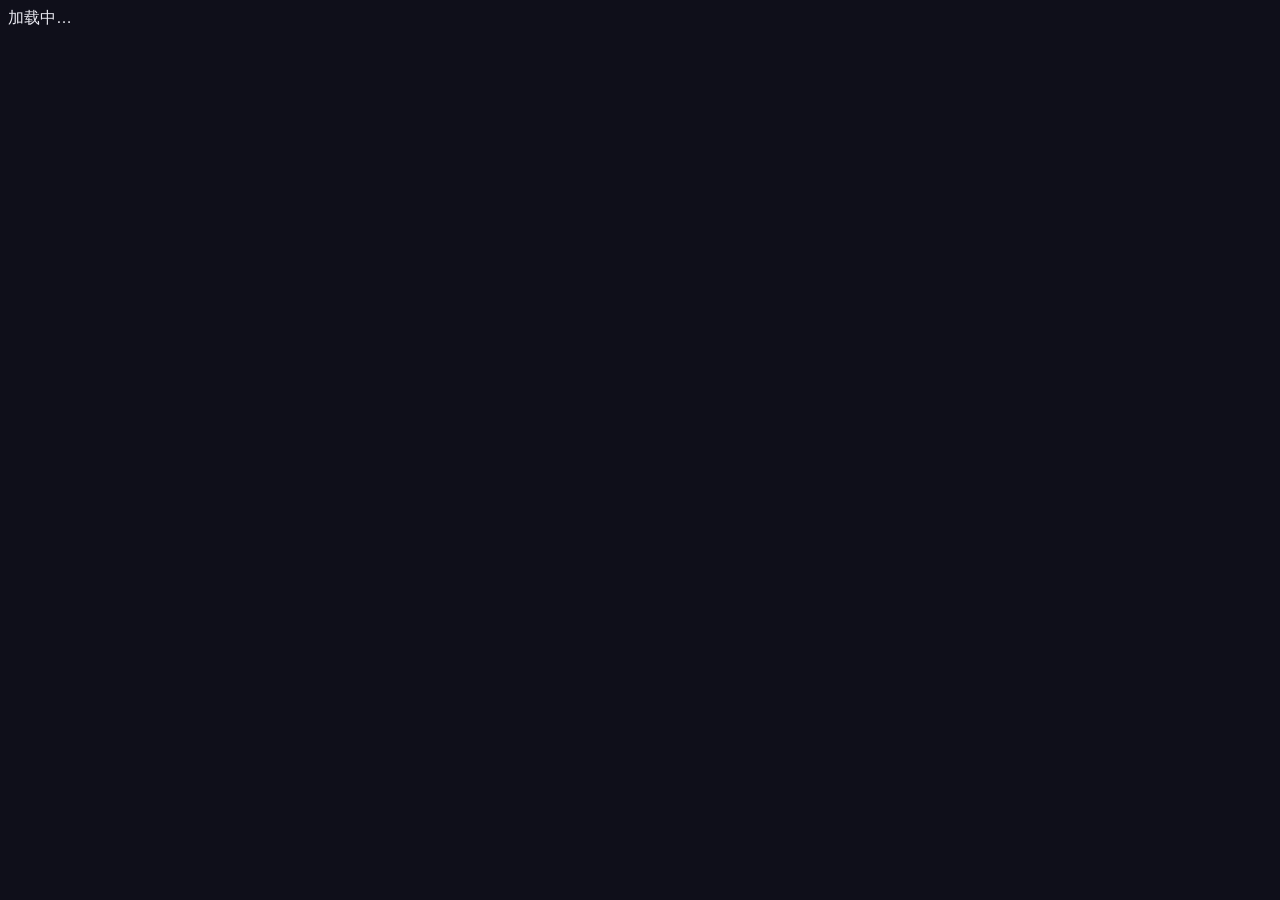
==== index.html @ 37a33162 "🎓 数智管理迎新知识库 v1.0 — 基于 Docsify + 玻璃拟态主题" ====
<!DOCTYPE html>
<html lang="zh-CN">
<head>
  <meta charset="UTF-8">
  <meta name="viewport" content="width=device-width, initial-scale=1.0, user-scalable=yes">
  <title>数智管理 · 迎新指南</title>
  <meta name="description" content="重庆理工大学数智管理专业迎新知识库 — 宿舍、教学楼、课程、美食、周边，你想知道的都在这里！">

  <!-- Docsify 核心 -->
  <link rel="stylesheet" href="//cdn.jsdelivr.net/npm/docsify@4/lib/themes/vue.css">

  <!-- 自定义玻璃拟态主题 -->
  <link rel="stylesheet" href="assets/theme.css">
</head>
<body>
  <div id="app">加载中…</div>

  <script>
    window.$docsify = {
      name: '🎓 数智管理 · 迎新指南',
      repo: '',  // 填上你的 GitHub 仓库地址后会自动显示右上角 GitHub 链接
      loadSidebar: true,
      loadNavbar: false,
      coverpage: false,
      maxLevel: 3,
      subMaxLevel: 2,
      auto2top: true,
      search: {
        placeholder: '🔍 搜索你想知道的...',
        noData: '😢 没找到相关内容，试试别的关键词？',
        depth: 4
      },
      alias: {
        '/.*/_sidebar.md': '/_sidebar.md',
      },
      // 页面路由
      homepage: 'README.md',
      notFoundPage: '_404.md',
    };
  </script>

  <!-- Docsify 插件 -->
  <script src="//cdn.jsdelivr.net/npm/docsify@4/lib/docsify.min.js"></script>
  <script src="//cdn.jsdelivr.net/npm/docsify@4/lib/plugins/search.min.js"></script>
  <script src="//cdn.jsdelivr.net/npm/docsify@4/lib/plugins/zoom-image.min.js"></script>
  <script src="//cdn.jsdelivr.net/npm/docsify-copy-code@2/dist/docsify-copy-code.min.js"></script>

</body>
</html>
---- assets/theme.css ----
/* ============================================
   玻璃拟态 (Glassmorphism) 主题
   数智管理 · 迎新指南
   ============================================ */

/* --- CSS 变量 --- */
:root {
  --bg-primary: #0f0f1a;
  --bg-secondary: #1a1a2e;
  --bg-glass: rgba(255, 255, 255, 0.04);
  --glass-border: rgba(255, 255, 255, 0.08);
  --glass-shadow: 0 8px 32px rgba(0, 0, 0, 0.3);
  --text-primary: #e8e8f0;
  --text-secondary: #a0a0b8;
  --accent: #6c5ce7;
  --accent-glow: rgba(108, 92, 231, 0.3);
  --accent2: #00cec9;
  --accent2-glow: rgba(0, 206, 201, 0.2);
  --radius: 16px;
  --transition: 0.3s cubic-bezier(0.4, 0, 0.2, 1);
}

/* --- 全局 --- */
* {
  box-sizing: border-box;
}

body {
  background: var(--bg-primary) !important;
  color: var(--text-primary);
  font-family: -apple-system, BlinkMacSystemFont, "Segoe UI", "PingFang SC", "Microsoft YaHei", sans-serif;
}

/* --- 侧边栏 --- */
.sidebar {
  background: var(--bg-secondary) !important;
  border-right: 1px solid var(--glass-border) !important;
  backdrop-filter: blur(20px);
  -webkit-backdrop-filter: blur(20px);
}

.sidebar-nav {
  padding: 16px 0;
}

.sidebar-nav li {
  margin: 2px 0;
}

.sidebar-nav a {
  color: var(--text-secondary) !important;
  padding: 8px 20px !important;
  border-radius: 8px;
  margin: 0 12px;
  transition: var(--transition);
  display: block;
  font-size: 14px;
}

.sidebar-nav a:hover {
  color: var(--text-primary) !important;
  background: var(--bg-glass);
}

.sidebar-nav .active > a {
  color: var(--accent2) !important;
  background: var(--accent2-glow) !important;
  font-weight: 600;
}

/* 侧边栏分组标题 */
.sidebar-nav ul ul {
  padding-left: 0;
}

/* 禁用 Docsify 默认的折叠箭头 */
.sidebar-nav .app-sub-sidebar {
  display: none;
}

/* --- 主内容区 --- */
.content {
  background: var(--bg-primary) !important;
  padding-top: 32px !important;
}

.markdown-section {
  max-width: 800px;
  margin: 0 auto;
  padding: 0 24px;
}

/* --- 玻璃拟态卡片 --- */
.markdown-section h1,
.markdown-section h2,
.markdown-section h3 {
  color: var(--text-primary);
  border-bottom: none !important;
  font-weight: 700;
}

.markdown-section h1 {
  font-size: 2em;
  background: linear-gradient(135deg, var(--accent), var(--accent2));
  -webkit-background-clip: text;
  -webkit-text-fill-color: transparent;
  background-clip: text;
  margin-bottom: 0.5em;
}

.markdown-section h2 {
  font-size: 1.5em;
  margin-top: 2em;
  padding-bottom: 8px;
  border-bottom: 2px solid var(--glass-border) !important;
}

.markdown-section h3 {
  font-size: 1.2em;
  margin-top: 1.5em;
}

/* --- 表格 --- */
.markdown-section table {
  background: var(--bg-glass) !important;
  backdrop-filter: blur(10px);
  -webkit-backdrop-filter: blur(10px);
  border: 1px solid var(--glass-border) !important;
  border-radius: var(--radius) !important;
  overflow: hidden;
  width: 100%;
  border-collapse: separate;
  border-spacing: 0;
}

.markdown-section table thead {
  background: rgba(108, 92, 231, 0.15);
}

.markdown-section table th {
  color: var(--accent2) !important;
  font-weight: 600;
  padding: 12px 16px !important;
  border-bottom: 1px solid var(--glass-border) !important;
  text-align: left;
}

.markdown-section table td {
  padding: 10px 16px !important;
  border-bottom: 1px solid rgba(255,255,255,0.03) !important;
  color: var(--text-secondary);
}

.markdown-section table tr:last-child td {
  border-bottom: none !important;
}

.markdown-section table tr:hover td {
  background: rgba(255,255,255,0.03);
}

/* --- 引用块 --- */
.markdown-section blockquote {
  background: var(--bg-glass) !important;
  backdrop-filter: blur(10px);
  -webkit-backdrop-filter: blur(10px);
  border-left: 3px solid var(--accent) !important;
  border-radius: 0 var(--radius) var(--radius) 0;
  padding: 16px 20px !important;
  color: var(--text-secondary) !important;
  margin: 16px 0;
}

.markdown-section blockquote p {
  margin: 0;
}

/* --- 链接 --- */
.markdown-section a {
  color: var(--accent2) !important;
  text-decoration: none;
  transition: var(--transition);
  border-bottom: 1px solid transparent;
}

.markdown-section a:hover {
  border-bottom-color: var(--accent2);
}

/* --- 代码块 --- */
.markdown-section code {
  background: rgba(108, 92, 231, 0.15) !important;
  color: var(--accent2) !important;
  padding: 2px 8px !important;
  border-radius: 6px;
  font-size: 0.9em;
}

.markdown-section pre {
  background: var(--bg-secondary) !important;
  border: 1px solid var(--glass-border);
  border-radius: var(--radius);
  padding: 16px 20px;
}

/* --- 搜索框 --- */
.search {
  border-bottom: 1px solid var(--glass-border) !important;
}

.search input {
  background: var(--bg-glass) !important;
  border: 1px solid var(--glass-border) !important;
  border-radius: 10px !important;
  color: var(--text-primary) !important;
  padding: 10px 16px !important;
  margin: 12px;
  width: calc(100% - 24px);
  transition: var(--transition);
}

.search input:focus {
  outline: none;
  border-color: var(--accent) !important;
  box-shadow: 0 0 20px var(--accent-glow);
}

.search .results-panel {
  background: var(--bg-secondary) !important;
  border: 1px solid var(--glass-border);
  border-radius: var(--radius);
  margin: 0 12px;
}

/* --- 搜索匹配高亮 --- */
.search .matching-post {
  border-bottom: 1px solid var(--glass-border) !important;
  padding: 8px 12px;
}

.search .matching-post:hover {
  background: var(--bg-glass);
}

.search .matching-post .h2 {
  color: var(--accent2);
}

/* --- 滚动条 --- */
::-webkit-scrollbar {
  width: 6px;
}

::-webkit-scrollbar-track {
  background: var(--bg-primary);
}

::-webkit-scrollbar-thumb {
  background: var(--glass-border);
  border-radius: 3px;
}

::-webkit-scrollbar-thumb:hover {
  background: rgba(255,255,255,0.2);
}

/* --- 右上角 GitHub 图标 --- */
.github-corner svg {
  fill: var(--accent);
}

/* --- hr 分割线 --- */
.markdown-section hr {
  border: none;
  border-top: 1px solid var(--glass-border);
  margin: 2em 0;
}

/* --- 强标签强调 --- */
.markdown-section strong {
  color: var(--accent2);
}

/* --- 移动端适配 --- */
@media (max-width: 768px) {
  .markdown-section {
    padding: 0 16px;
  }

  .sidebar {
    background: var(--bg-secondary) !important;
  }
}
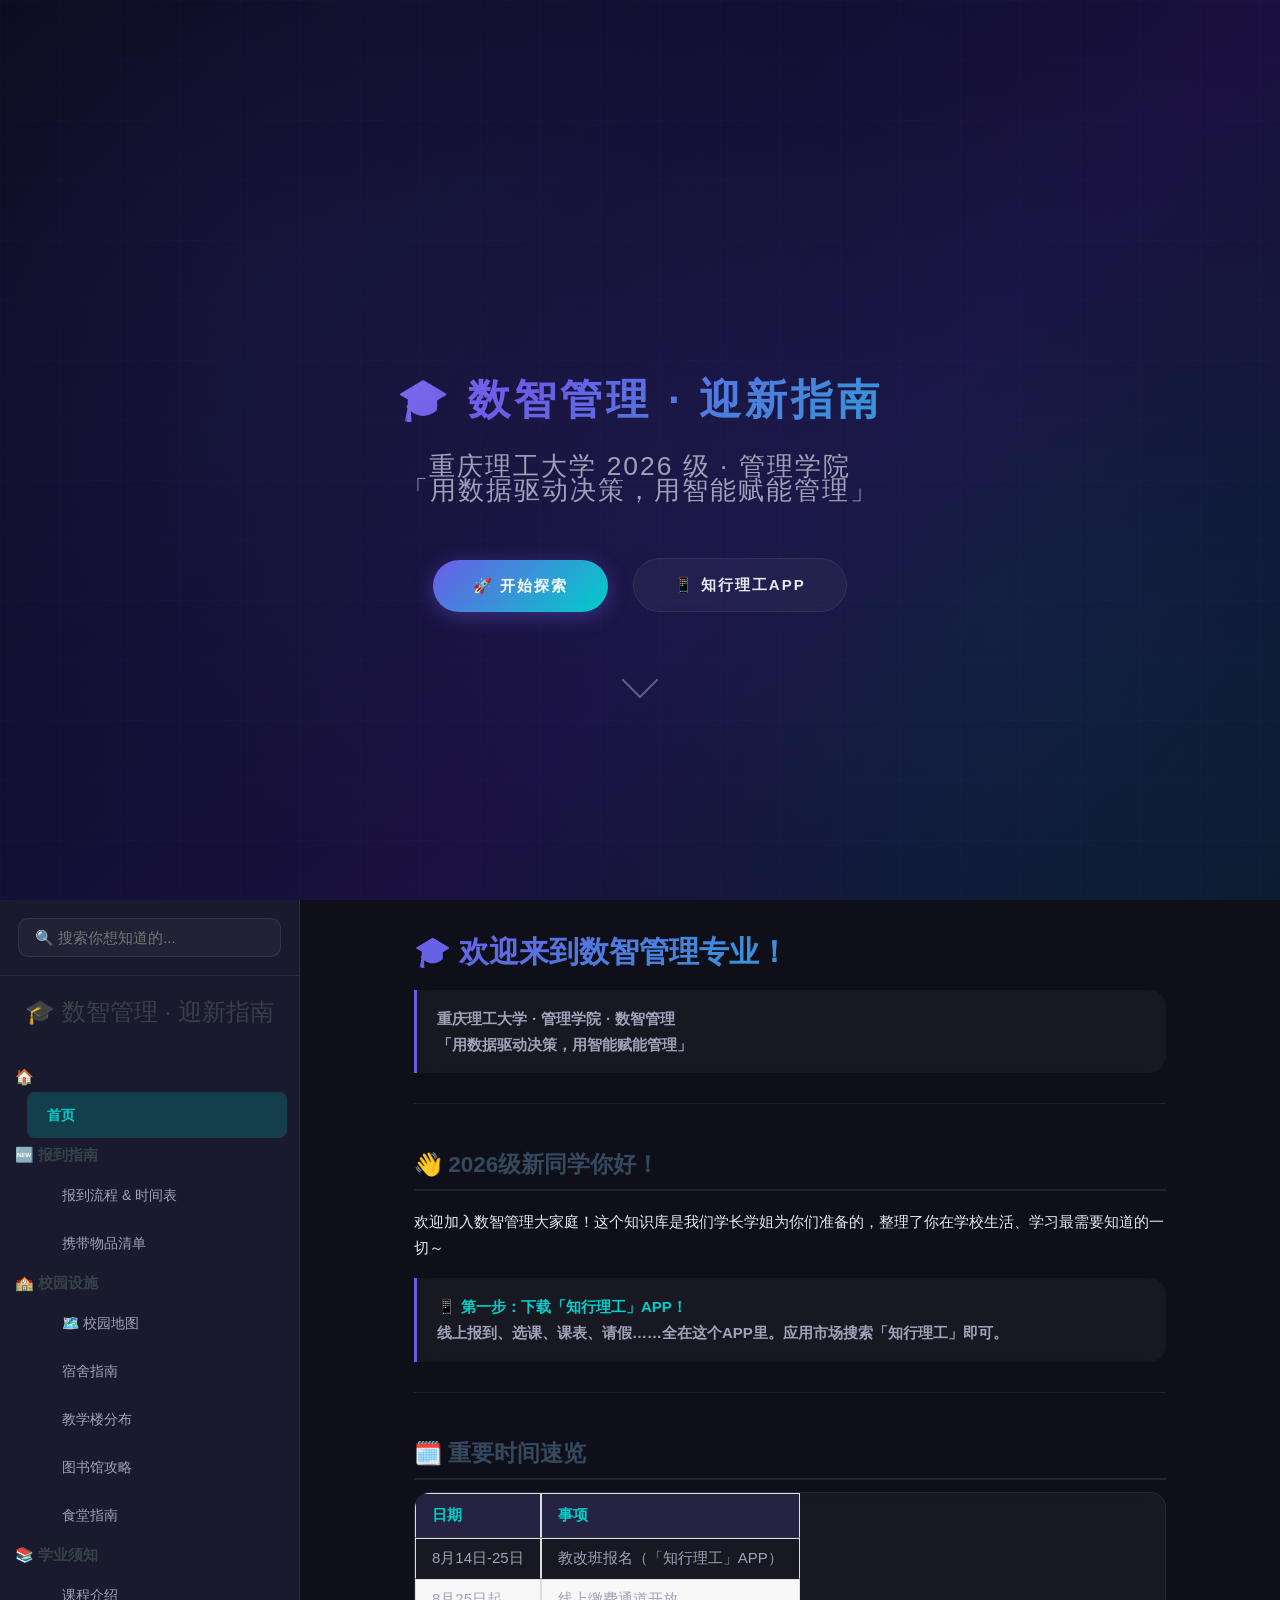
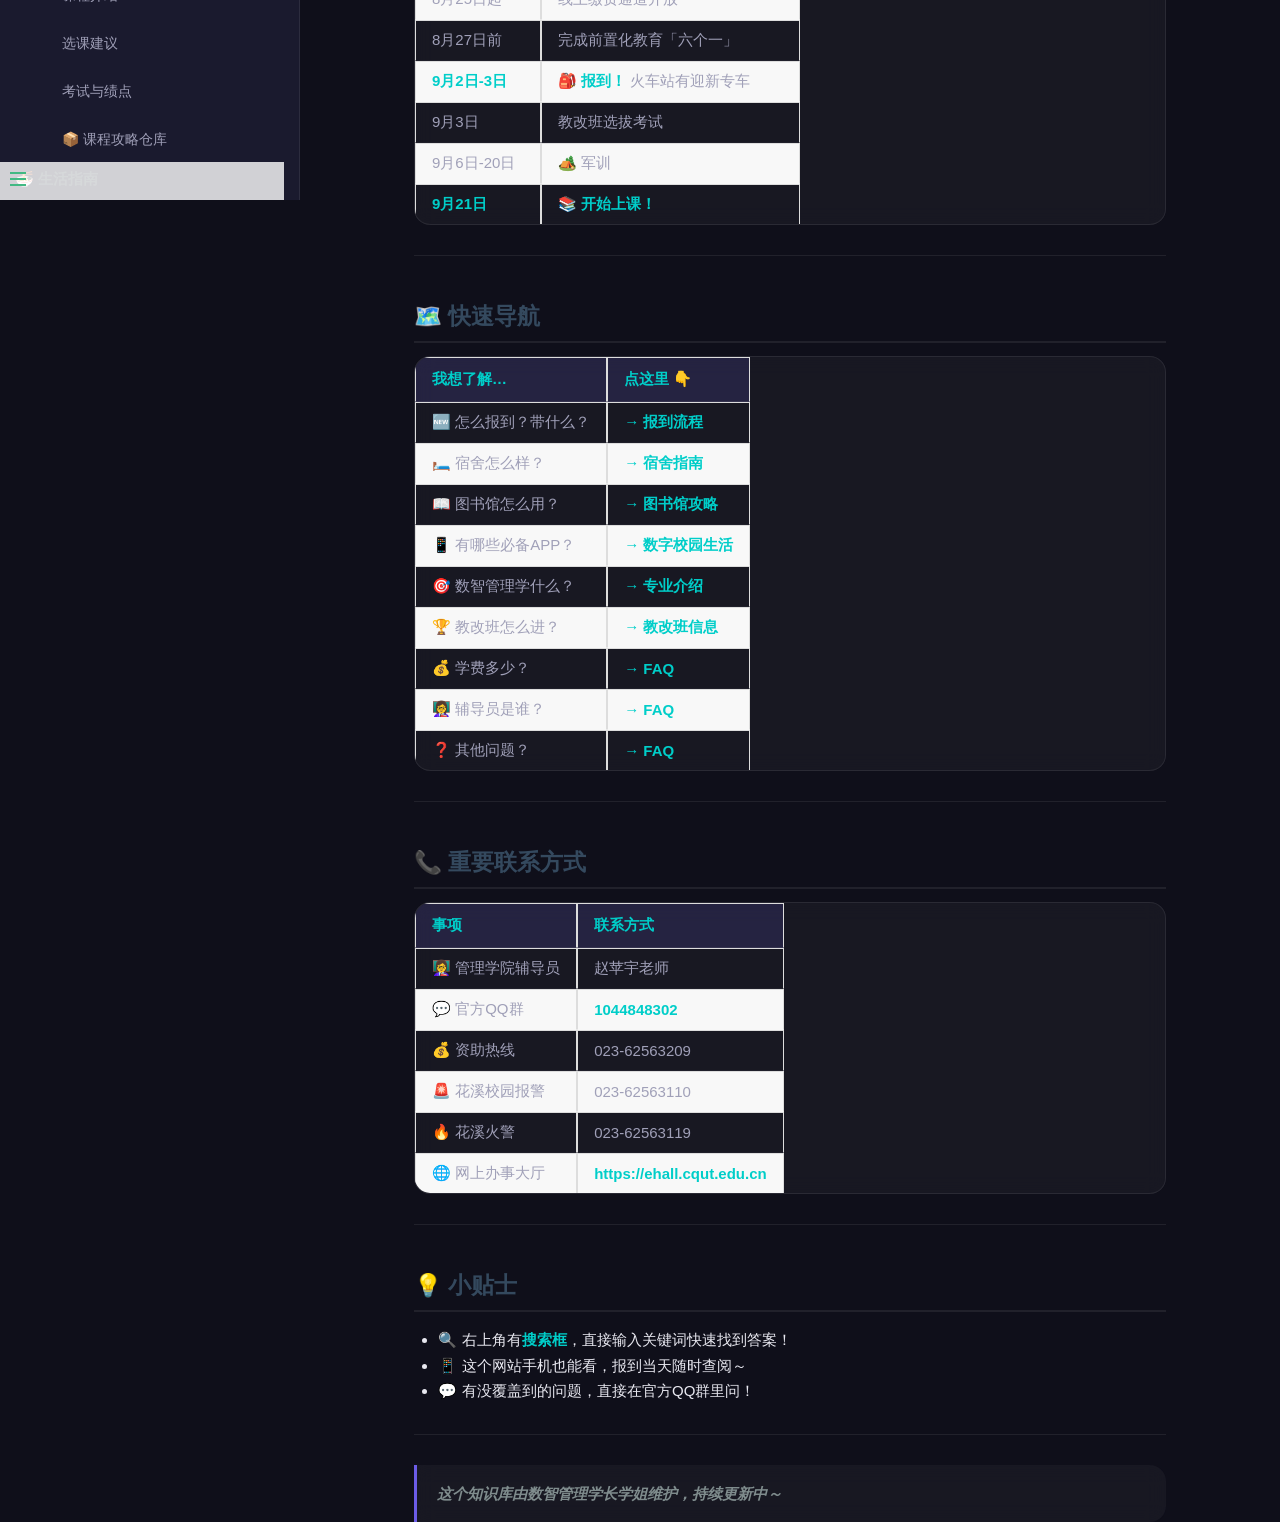
==== commit a3096b68: "🔧 本地化所有JS/CSS — 彻底解决iOS/CDN加载问题" ====
--- a/index.html
+++ b/index.html
@@ -7,7 +7,7 @@
   <meta name="description" content="重庆理工大学数智管理专业迎新知识库 — 宿舍、教学楼、课程、美食、周边，你想知道的都在这里！">
 
   <!-- Docsify 核心 -->
-  <link rel="stylesheet" href="//cdn.jsdelivr.net/npm/docsify@4/lib/themes/vue.css">
+  <link rel="stylesheet" href="assets/vendor/vue.css">
 
   <!-- 自定义玻璃拟态主题 -->
   <link rel="stylesheet" href="assets/theme.css">
@@ -18,10 +18,11 @@
   <script>
     window.$docsify = {
       name: '🎓 数智管理 · 迎新指南',
-      repo: '',  // 填上你的 GitHub 仓库地址后会自动显示右上角 GitHub 链接
+      routerMode: 'hash',  // hash mode works on GitHub Pages without 404 issues
       loadSidebar: true,
       loadNavbar: false,
-      coverpage: false,
+      coverpage: true,
+      onlyCover: false,
       maxLevel: 3,
       subMaxLevel: 2,
       auto2top: true,
@@ -39,11 +40,25 @@
     };
   </script>
 
+  <!-- SPA redirect handler for GitHub Pages (fixes iOS Safari 404 on refresh) -->
+  <script>
+    (function(l) {
+      if (l.search[1] === '/') {
+        var decoded = l.search.slice(1).split('&').map(function(s) {
+          return s.replace(/~and~/g, '&')
+        }).join('?');
+        window.history.replaceState(null, null,
+          l.pathname.slice(0, -1) + decoded + l.hash
+        );
+      }
+    }(window.location));
+  </script>
+
   <!-- Docsify 插件 -->
-  <script src="//cdn.jsdelivr.net/npm/docsify@4/lib/docsify.min.js"></script>
-  <script src="//cdn.jsdelivr.net/npm/docsify@4/lib/plugins/search.min.js"></script>
-  <script src="//cdn.jsdelivr.net/npm/docsify@4/lib/plugins/zoom-image.min.js"></script>
-  <script src="//cdn.jsdelivr.net/npm/docsify-copy-code@2/dist/docsify-copy-code.min.js"></script>
+  <script src="assets/vendor/docsify.min.js"></script>
+  <script src="assets/vendor/search.min.js"></script>
+  <script src="assets/vendor/zoom-image.min.js"></script>
+  <script src="assets/vendor/copy-code.min.js"></script>
 
 </body>
 </html>
--- a/assets/vendor/vue.css
+++ b/assets/vendor/vue.css
@@ -0,0 +1 @@
+@import url("https://fonts.googleapis.com/css?family=Roboto+Mono|Source+Sans+Pro:300,400,600");*{-webkit-font-smoothing:antialiased;-webkit-overflow-scrolling:touch;-webkit-tap-highlight-color:rgba(0,0,0,0);-webkit-text-size-adjust:none;-webkit-touch-callout:none;box-sizing:border-box}body:not(.ready){overflow:hidden}body:not(.ready) .app-nav,body:not(.ready)>nav,body:not(.ready) [data-cloak]{display:none}div#app{font-size:30px;font-weight:lighter;margin:40vh auto;text-align:center}div#app:empty:before{content:"Loading..."}img.emoji{height:1.2em}img.emoji,span.emoji{vertical-align:middle}span.emoji{font-family:Apple Color Emoji,Segoe UI Emoji,Segoe UI Symbol,Noto Color Emoji;font-size:1.2em}.progress{background-color:#42b983;background-color:var(--theme-color,#42b983);height:2px;left:0;position:fixed;right:0;top:0;transition:width .2s,opacity .4s;width:0;z-index:999999}.search .search-keyword,.search a:hover{color:#42b983;color:var(--theme-color,#42b983)}.search .search-keyword{font-style:normal;font-weight:700}body,html{height:100%}body{-moz-osx-font-smoothing:grayscale;-webkit-font-smoothing:antialiased;color:#34495e;font-family:Source Sans Pro,Helvetica Neue,Arial,sans-serif;font-size:15px;letter-spacing:0;margin:0;overflow-x:hidden}img{max-width:100%}a[disabled]{cursor:not-allowed;opacity:.6}kbd{border:1px solid #ccc;border-radius:3px;display:inline-block;font-size:12px!important;line-height:12px;margin-bottom:3px;padding:3px 5px;vertical-align:middle}li input[type=checkbox]{margin:0 .2em .25em 0;vertical-align:middle}.app-nav{margin:25px 60px 0 0;position:absolute;right:0;text-align:right;z-index:10}.app-nav.no-badge{margin-right:25px}.app-nav p{margin:0}.app-nav>a{margin:0 1rem;padding:5px 0}.app-nav li,.app-nav ul{display:inline-block;list-style:none;margin:0}.app-nav a{color:inherit;font-size:16px;text-decoration:none;transition:color .3s}.app-nav a.active,.app-nav a:hover{color:#42b983;color:var(--theme-color,#42b983)}.app-nav a.active{border-bottom:2px solid #42b983;border-bottom:2px solid var(--theme-color,#42b983)}.app-nav li{display:inline-block;margin:0 1rem;padding:5px 0;position:relative;cursor:pointer}.app-nav li ul{background-color:#fff;border:1px solid;border-color:#ddd #ddd #ccc;border-radius:4px;box-sizing:border-box;display:none;max-height:calc(100vh - 61px);overflow-y:auto;padding:10px 0;position:absolute;right:-15px;text-align:left;top:100%;white-space:nowrap}.app-nav li ul li{display:block;font-size:14px;line-height:1rem;margin:8px 14px;white-space:nowrap}.app-nav li ul a{display:block;font-size:inherit;margin:0;padding:0}.app-nav li ul a.active{border-bottom:0}.app-nav li:hover ul{display:block}.github-corner{border-bottom:0;position:fixed;right:0;text-decoration:none;top:0;z-index:1}.github-corner:hover .octo-arm{animation:octocat-wave .56s ease-in-out}.github-corner svg{color:#fff;fill:#42b983;fill:var(--theme-color,#42b983);height:80px;width:80px}main{display:block;position:relative;width:100vw;height:100%;z-index:0}main.hidden{display:none}.anchor{display:inline-block;text-decoration:none;transition:all .3s}.anchor span{color:#34495e}.anchor:hover{text-decoration:underline}.sidebar{border-right:1px solid rgba(0,0,0,.07);overflow-y:auto;padding:40px 0 0;position:absolute;top:0;bottom:0;left:0;transition:transform .25s ease-out;width:300px;z-index:20}.sidebar>h1{margin:0 auto 1rem;font-size:1.5rem;font-weight:300;text-align:center}.sidebar>h1 a{color:inherit;text-decoration:none}.sidebar>h1 .app-nav{display:block;position:static}.sidebar .sidebar-nav{line-height:2em;padding-bottom:40px}.sidebar li.collapse .app-sub-sidebar{display:none}.sidebar ul{margin:0 0 0 15px;padding:0}.sidebar li>p{font-weight:700;margin:0}.sidebar ul,.sidebar ul li{list-style:none}.sidebar ul li a{border-bottom:none;display:block}.sidebar ul li ul{padding-left:20px}.sidebar::-webkit-scrollbar{width:4px}.sidebar::-webkit-scrollbar-thumb{background:transparent;border-radius:4px}.sidebar:hover::-webkit-scrollbar-thumb{background:hsla(0,0%,53.3%,.4)}.sidebar:hover::-webkit-scrollbar-track{background:hsla(0,0%,53.3%,.1)}.sidebar-toggle{background-color:transparent;background-color:hsla(0,0%,100%,.8);border:0;outline:none;padding:10px;position:absolute;bottom:0;left:0;text-align:center;transition:opacity .3s;width:284px;z-index:30;cursor:pointer}.sidebar-toggle:hover .sidebar-toggle-button{opacity:.4}.sidebar-toggle span{background-color:#42b983;background-color:var(--theme-color,#42b983);display:block;margin-bottom:4px;width:16px;height:2px}body.sticky .sidebar,body.sticky .sidebar-toggle{position:fixed}.content{padding-top:60px;position:absolute;top:0;right:0;bottom:0;left:300px;transition:left .25s ease}.markdown-section{margin:0 auto;max-width:80%;padding:30px 15px 40px;position:relative}.markdown-section>*{box-sizing:border-box;font-size:inherit}.markdown-section>:first-child{margin-top:0!important}.markdown-section hr{border:none;border-bottom:1px solid #eee;margin:2em 0}.markdown-section iframe{border:1px solid #eee;width:1px;min-width:100%}.markdown-section table{border-collapse:collapse;border-spacing:0;display:block;margin-bottom:1rem;overflow:auto;width:100%}.markdown-section th{font-weight:700}.markdown-section td,.markdown-section th{border:1px solid #ddd;padding:6px 13px}.markdown-section tr{border-top:1px solid #ccc}.markdown-section p.tip,.markdown-section tr:nth-child(2n){background-color:#f8f8f8}.markdown-section p.tip{border-bottom-right-radius:2px;border-left:4px solid #f66;border-top-right-radius:2px;margin:2em 0;padding:12px 24px 12px 30px;position:relative}.markdown-section p.tip:before{background-color:#f66;border-radius:100%;color:#fff;content:"!";font-family:Dosis,Source Sans Pro,Helvetica Neue,Arial,sans-serif;font-size:14px;font-weight:700;left:-12px;line-height:20px;position:absolute;height:20px;width:20px;text-align:center;top:14px}.markdown-section p.tip code{background-color:#efefef}.markdown-section p.tip em{color:#34495e}.markdown-section p.warn{background:rgba(66,185,131,.1);border-radius:2px;padding:1rem}.markdown-section ul.task-list>li{list-style-type:none}body.close .sidebar{transform:translateX(-300px)}body.close .sidebar-toggle{width:auto}body.close .content{left:0}@media print{.app-nav,.github-corner,.sidebar,.sidebar-toggle{display:none}}@media screen and (max-width:768px){.github-corner,.sidebar,.sidebar-toggle{position:fixed}.app-nav{margin-top:16px}.app-nav li ul{top:30px}main{height:auto;min-height:100vh;overflow-x:hidden}.sidebar{left:-300px;transition:transform .25s ease-out}.content{left:0;max-width:100vw;position:static;padding-top:20px;transition:transform .25s ease}.app-nav,.github-corner{transition:transform .25s ease-out}.sidebar-toggle{background-color:transparent;width:auto;padding:30px 30px 10px 10px}body.close .sidebar{transform:translateX(300px)}body.close .sidebar-toggle{background-color:hsla(0,0%,100%,.8);transition:background-color 1s;width:284px;padding:10px}body.close .content{transform:translateX(300px)}body.close .app-nav,body.close .github-corner{display:none}.github-corner:hover .octo-arm{animation:none}.github-corner .octo-arm{animation:octocat-wave .56s ease-in-out}}@keyframes octocat-wave{0%,to{transform:rotate(0)}20%,60%{transform:rotate(-25deg)}40%,80%{transform:rotate(10deg)}}section.cover{position:relative;align-items:center;background-position:50%;background-repeat:no-repeat;background-size:cover;min-height:100vh;width:100%;display:none}section.cover.show{display:flex}section.cover.has-mask .mask{background-color:#fff;opacity:.8;position:absolute;top:0;bottom:0;width:100%}section.cover .cover-main{flex:1;margin:0 16px;text-align:center;position:relative}section.cover a{color:inherit}section.cover a,section.cover a:hover{text-decoration:none}section.cover p{line-height:1.5rem;margin:1em 0}section.cover h1{color:inherit;font-size:2.5rem;font-weight:300;margin:.625rem 0 2.5rem;position:relative;text-align:center}section.cover h1 a{display:block}section.cover h1 small{bottom:-.4375rem;font-size:1rem;position:absolute}section.cover blockquote{font-size:1.5rem;text-align:center}section.cover ul{line-height:1.8;list-style-type:none;margin:1em auto;max-width:500px;padding:0}section.cover .cover-main>p:last-child a{border-radius:2rem;border:1px solid #42b983;border-color:var(--theme-color,#42b983);box-sizing:border-box;color:#42b983;color:var(--theme-color,#42b983);display:inline-block;font-size:1.05rem;letter-spacing:.1rem;margin:.5rem 1rem;padding:.75em 2rem;text-decoration:none;transition:all .15s ease}section.cover .cover-main>p:last-child a:last-child{background-color:#42b983;background-color:var(--theme-color,#42b983);color:#fff}section.cover .cover-main>p:last-child a:last-child:hover{color:inherit;opacity:.8}section.cover .cover-main>p:last-child a:hover{color:inherit}section.cover blockquote>p>a{border-bottom:2px solid #42b983;border-bottom:2px solid var(--theme-color,#42b983);transition:color .3s}section.cover blockquote>p>a:hover{color:#42b983;color:var(--theme-color,#42b983)}.sidebar,body{background-color:#fff}.sidebar{color:#364149}.sidebar li{margin:6px 0}.sidebar ul li a{color:#505d6b;font-size:14px;font-weight:400;overflow:hidden;text-decoration:none;text-overflow:ellipsis;white-space:nowrap}.sidebar ul li a:hover{text-decoration:underline}.sidebar ul li ul{padding:0}.sidebar ul li.active>a{border-right:2px solid;color:#42b983;color:var(--theme-color,#42b983);font-weight:600}.app-sub-sidebar li:before{content:"-";padding-right:4px;float:left}.markdown-section h1,.markdown-section h2,.markdown-section h3,.markdown-section h4,.markdown-section strong{color:#2c3e50;font-weight:600}.markdown-section a{color:#42b983;color:var(--theme-color,#42b983);font-weight:600}.markdown-section h1{font-size:2rem;margin:0 0 1rem}.markdown-section h2{font-size:1.75rem;margin:45px 0 .8rem}.markdown-section h3{font-size:1.5rem;margin:40px 0 .6rem}.markdown-section h4{font-size:1.25rem}.markdown-section h5{font-size:1rem}.markdown-section h6{color:#777;font-size:1rem}.markdown-section figure,.markdown-section p{margin:1.2em 0}.markdown-section ol,.markdown-section p,.markdown-section ul{line-height:1.6rem;word-spacing:.05rem}.markdown-section ol,.markdown-section ul{padding-left:1.5rem}.markdown-section blockquote{border-left:4px solid #42b983;border-left:4px solid var(--theme-color,#42b983);color:#858585;margin:2em 0;padding-left:20px}.markdown-section blockquote p{font-weight:600;margin-left:0}.markdown-section iframe{margin:1em 0}.markdown-section em{color:#7f8c8d}.markdown-section code,.markdown-section output:after,.markdown-section pre{font-family:Roboto Mono,Monaco,courier,monospace}.markdown-section code,.markdown-section pre{background-color:#f8f8f8}.markdown-section output,.markdown-section pre{margin:1.2em 0;position:relative}.markdown-section output,.markdown-section pre>code{border-radius:2px;display:block}.markdown-section output:after,.markdown-section pre>code{-moz-osx-font-smoothing:initial;-webkit-font-smoothing:initial}.markdown-section code{border-radius:2px;color:#e96900;margin:0 2px;padding:3px 5px;white-space:pre-wrap}.markdown-section>:not(h1):not(h2):not(h3):not(h4):not(h5):not(h6) code{font-size:.8rem}.markdown-section pre{padding:0 1.4rem;line-height:1.5rem;overflow:auto;word-wrap:normal}.markdown-section pre>code{color:#525252;font-size:.8rem;padding:2.2em 5px;line-height:inherit;margin:0 2px;max-width:inherit;overflow:inherit;white-space:inherit}.markdown-section output{padding:1.7rem 1.4rem;border:1px dotted #ccc}.markdown-section output>:first-child{margin-top:0}.markdown-section output>:last-child{margin-bottom:0}.markdown-section code:after,.markdown-section code:before,.markdown-section output:after,.markdown-section output:before{letter-spacing:.05rem}.markdown-section output:after,.markdown-section pre:after{color:#ccc;font-size:.6rem;font-weight:600;height:15px;line-height:15px;padding:5px 10px 0;position:absolute;right:0;text-align:right;top:0;content:attr(data-lang)}.token.cdata,.token.comment,.token.doctype,.token.prolog{color:#8e908c}.token.namespace{opacity:.7}.token.boolean,.token.number{color:#c76b29}.token.punctuation{color:#525252}.token.property{color:#c08b30}.token.tag{color:#2973b7}.token.string{color:#42b983;color:var(--theme-color,#42b983)}.token.selector{color:#6679cc}.token.attr-name{color:#2973b7}.language-css .token.string,.style .token.string,.token.entity,.token.url{color:#22a2c9}.token.attr-value,.token.control,.token.directive,.token.unit{color:#42b983;color:var(--theme-color,#42b983)}.token.function,.token.keyword{color:#e96900}.token.atrule,.token.regex,.token.statement{color:#22a2c9}.token.placeholder,.token.variable{color:#3d8fd1}.token.deleted{text-decoration:line-through}.token.inserted{border-bottom:1px dotted #202746;text-decoration:none}.token.italic{font-style:italic}.token.bold,.token.important{font-weight:700}.token.important{color:#c94922}.token.entity{cursor:help}code .token{-moz-osx-font-smoothing:initial;-webkit-font-smoothing:initial;min-height:1.5rem;position:relative;left:auto}
--- a/assets/theme.css
+++ b/assets/theme.css
@@ -281,6 +281,182 @@
   color: var(--accent2);
 }
 
+/* ============================================
+   封面页 (Cover Page)
+   ============================================ */
+
+section.cover {
+  background: linear-gradient(135deg, #0a0a1a 0%, #0f0f2e 30%, #1a1040 60%, #0a1a2e 100%) !important;
+  position: relative;
+  overflow: hidden;
+}
+
+/* 动态粒子背景 */
+section.cover::before {
+  content: '';
+  position: absolute;
+  top: 0; left: 0; right: 0; bottom: 0;
+  background:
+    radial-gradient(circle at 20% 30%, rgba(108, 92, 231, 0.08) 0%, transparent 50%),
+    radial-gradient(circle at 80% 70%, rgba(0, 206, 201, 0.06) 0%, transparent 50%),
+    radial-gradient(circle at 50% 50%, rgba(108, 92, 231, 0.03) 0%, transparent 70%);
+  animation: coverPulse 8s ease-in-out infinite alternate;
+}
+
+@keyframes coverPulse {
+  0% { opacity: 0.6; }
+  100% { opacity: 1; }
+}
+
+/* 网格线背景 */
+section.cover::after {
+  content: '';
+  position: absolute;
+  top: 0; left: 0; right: 0; bottom: 0;
+  background-image:
+    linear-gradient(rgba(108, 92, 231, 0.03) 1px, transparent 1px),
+    linear-gradient(90deg, rgba(108, 92, 231, 0.03) 1px, transparent 1px);
+  background-size: 60px 60px;
+  animation: gridMove 20s linear infinite;
+}
+
+@keyframes gridMove {
+  0% { background-position: 0 0, 0 0; }
+  100% { background-position: 60px 60px, 60px 60px; }
+}
+
+/* Logo — 通过 CSS 注入封面 logo */
+section.cover .cover-main::before {
+  content: '';
+  display: block;
+  width: 140px;
+  height: 140px;
+  margin: 0 auto 25px;
+  background: url('assets/logo.svg') center/contain no-repeat;
+  filter: drop-shadow(0 0 30px rgba(108, 92, 231, 0.4));
+  animation: logoFloat 3s ease-in-out infinite;
+}
+
+@keyframes logoFloat {
+  0%, 100% { transform: translateY(0); }
+  50% { transform: translateY(-8px); }
+}
+
+/* Logo */
+section.cover .cover-main > p:first-child img {
+  display: none;
+}
+
+/* 标题 */
+section.cover h1 {
+  font-size: 2.8em !important;
+  font-weight: 900 !important;
+  background: linear-gradient(135deg, #a78bfa, #6c5ce7 40%, #00cec9) !important;
+  -webkit-background-clip: text !important;
+  -webkit-text-fill-color: transparent !important;
+  background-clip: text !important;
+  letter-spacing: 4px;
+  margin-bottom: 0.3em !important;
+  text-shadow: none !important;
+}
+
+/* 副标题 */
+section.cover blockquote {
+  border: none !important;
+  background: none !important;
+  backdrop-filter: none !important;
+  margin: 0 0 2em 0 !important;
+  padding: 0 !important;
+}
+
+section.cover blockquote p {
+  font-size: 1.1em;
+  color: var(--text-secondary);
+  letter-spacing: 2px;
+  font-weight: 300;
+}
+
+/* 按钮 */
+section.cover .cover-main > p:last-of-type a {
+  display: inline-block;
+  padding: 14px 40px !important;
+  margin: 8px 10px !important;
+  border-radius: 50px !important;
+  font-size: 1em !important;
+  font-weight: 600 !important;
+  letter-spacing: 2px;
+  text-decoration: none !important;
+  transition: all 0.3s cubic-bezier(0.4, 0, 0.2, 1);
+  position: relative;
+  overflow: hidden;
+}
+
+/* 主按钮 - 开始探索 */
+section.cover .cover-main > p:last-of-type a:first-of-type {
+  background: linear-gradient(135deg, #6c5ce7, #00cec9) !important;
+  color: #fff !important;
+  border: none !important;
+  box-shadow: 0 4px 20px rgba(108, 92, 231, 0.4);
+}
+
+section.cover .cover-main > p:last-of-type a:first-of-type:hover {
+  transform: translateY(-2px);
+  box-shadow: 0 8px 30px rgba(108, 92, 231, 0.6);
+}
+
+/* 次按钮 */
+section.cover .cover-main > p:last-of-type a:last-of-type {
+  background: var(--bg-glass) !important;
+  color: var(--text-primary) !important;
+  border: 1px solid var(--glass-border) !important;
+  backdrop-filter: blur(10px);
+}
+
+section.cover .cover-main > p:last-of-type a:last-of-type:hover {
+  background: rgba(255,255,255,0.08) !important;
+  border-color: rgba(255,255,255,0.2) !important;
+  transform: translateY(-2px);
+}
+
+/* 隐藏 cover 中不需要的元素 */
+section.cover .cover-main > div { display: none; }
+
+/* 滚动提示 */
+section.cover .cover-main::after {
+  content: '';
+  display: block;
+  width: 24px;
+  height: 24px;
+  margin: 40px auto 0;
+  border-right: 2px solid rgba(255,255,255,0.3);
+  border-bottom: 2px solid rgba(255,255,255,0.3);
+  transform: rotate(45deg);
+  animation: scrollHint 2s ease-in-out infinite;
+}
+
+@keyframes scrollHint {
+  0%, 100% { opacity: 0.3; transform: rotate(45deg) translate(0, 0); }
+  50% { opacity: 1; transform: rotate(45deg) translate(6px, 6px); }
+}
+
+/* 移动端封面 */
+@media (max-width: 768px) {
+  section.cover h1 {
+    font-size: 1.8em !important;
+    letter-spacing: 2px;
+  }
+
+  section.cover .cover-main > p:first-child img {
+    width: 100px;
+    height: 100px;
+  }
+
+  section.cover .cover-main > p:last-of-type a {
+    padding: 12px 30px !important;
+    font-size: 0.9em !important;
+  }
+}
+
 /* --- 移动端适配 --- */
 @media (max-width: 768px) {
   .markdown-section {
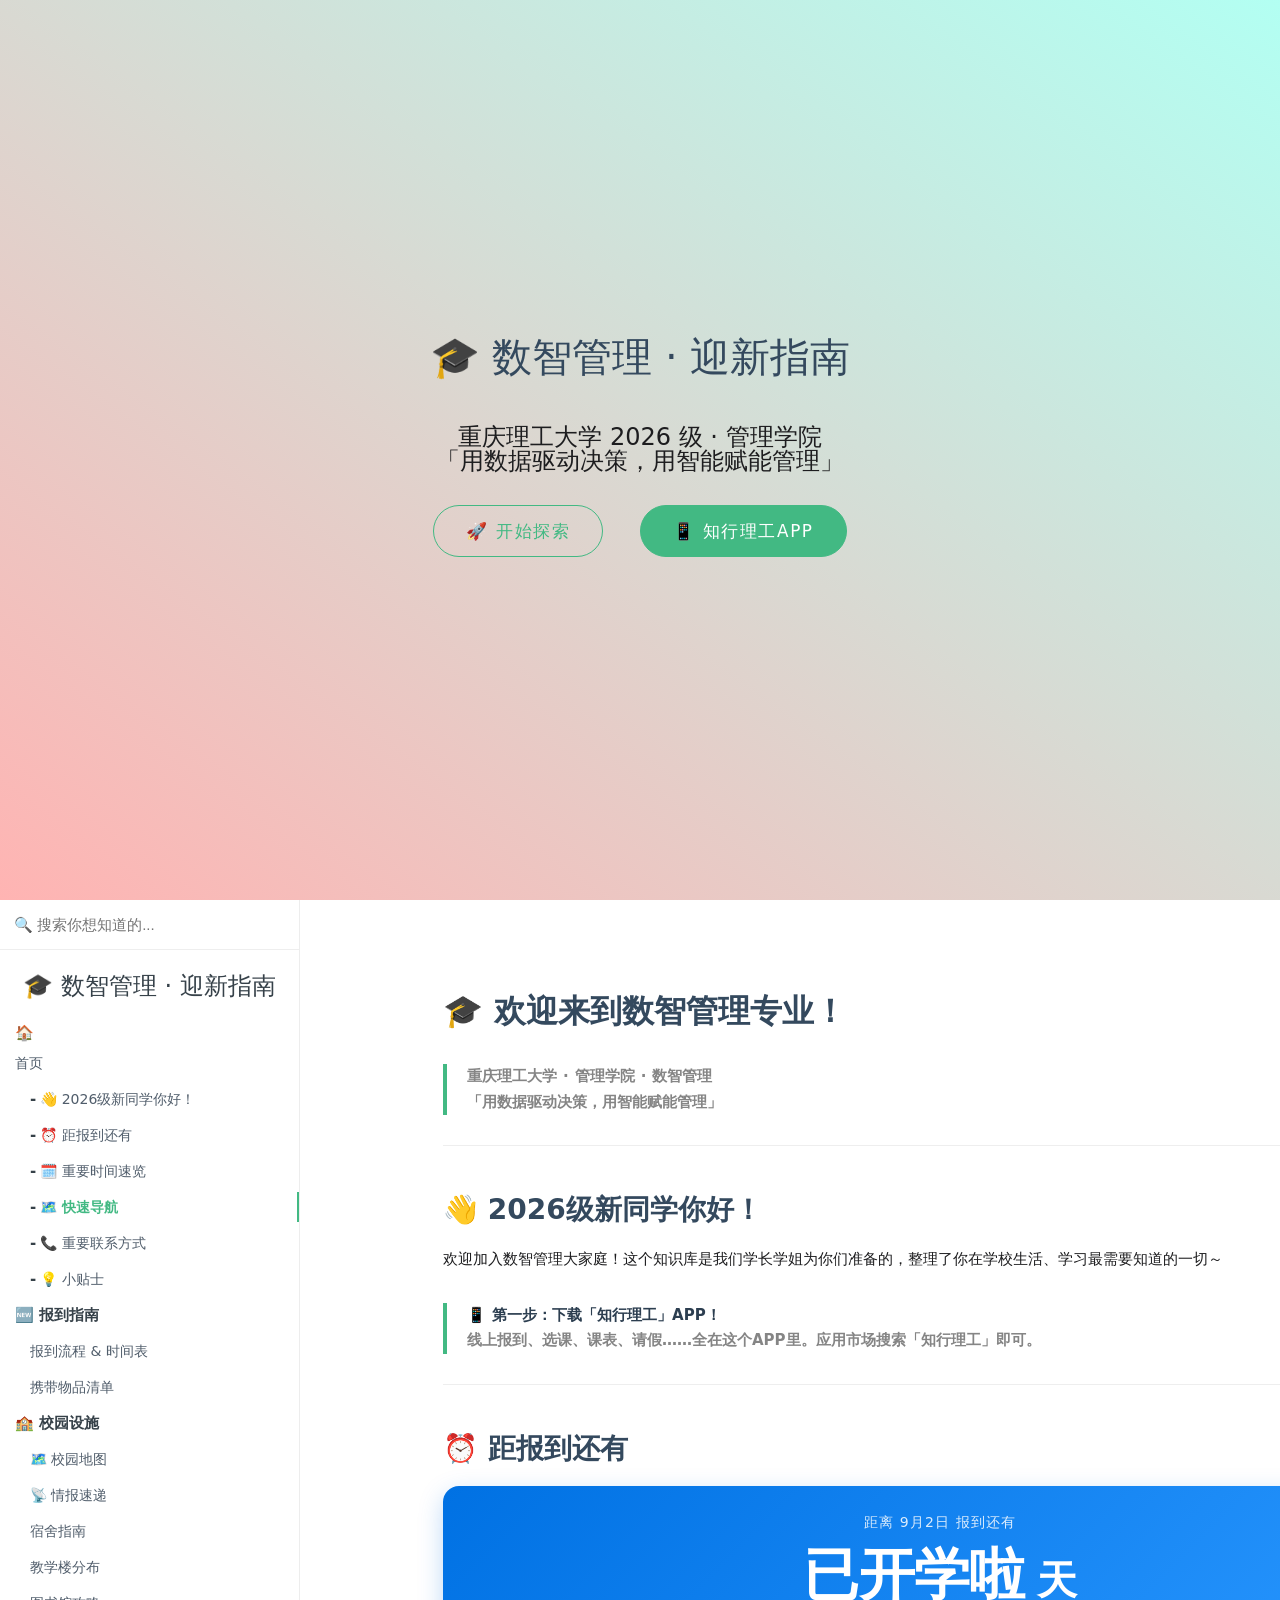
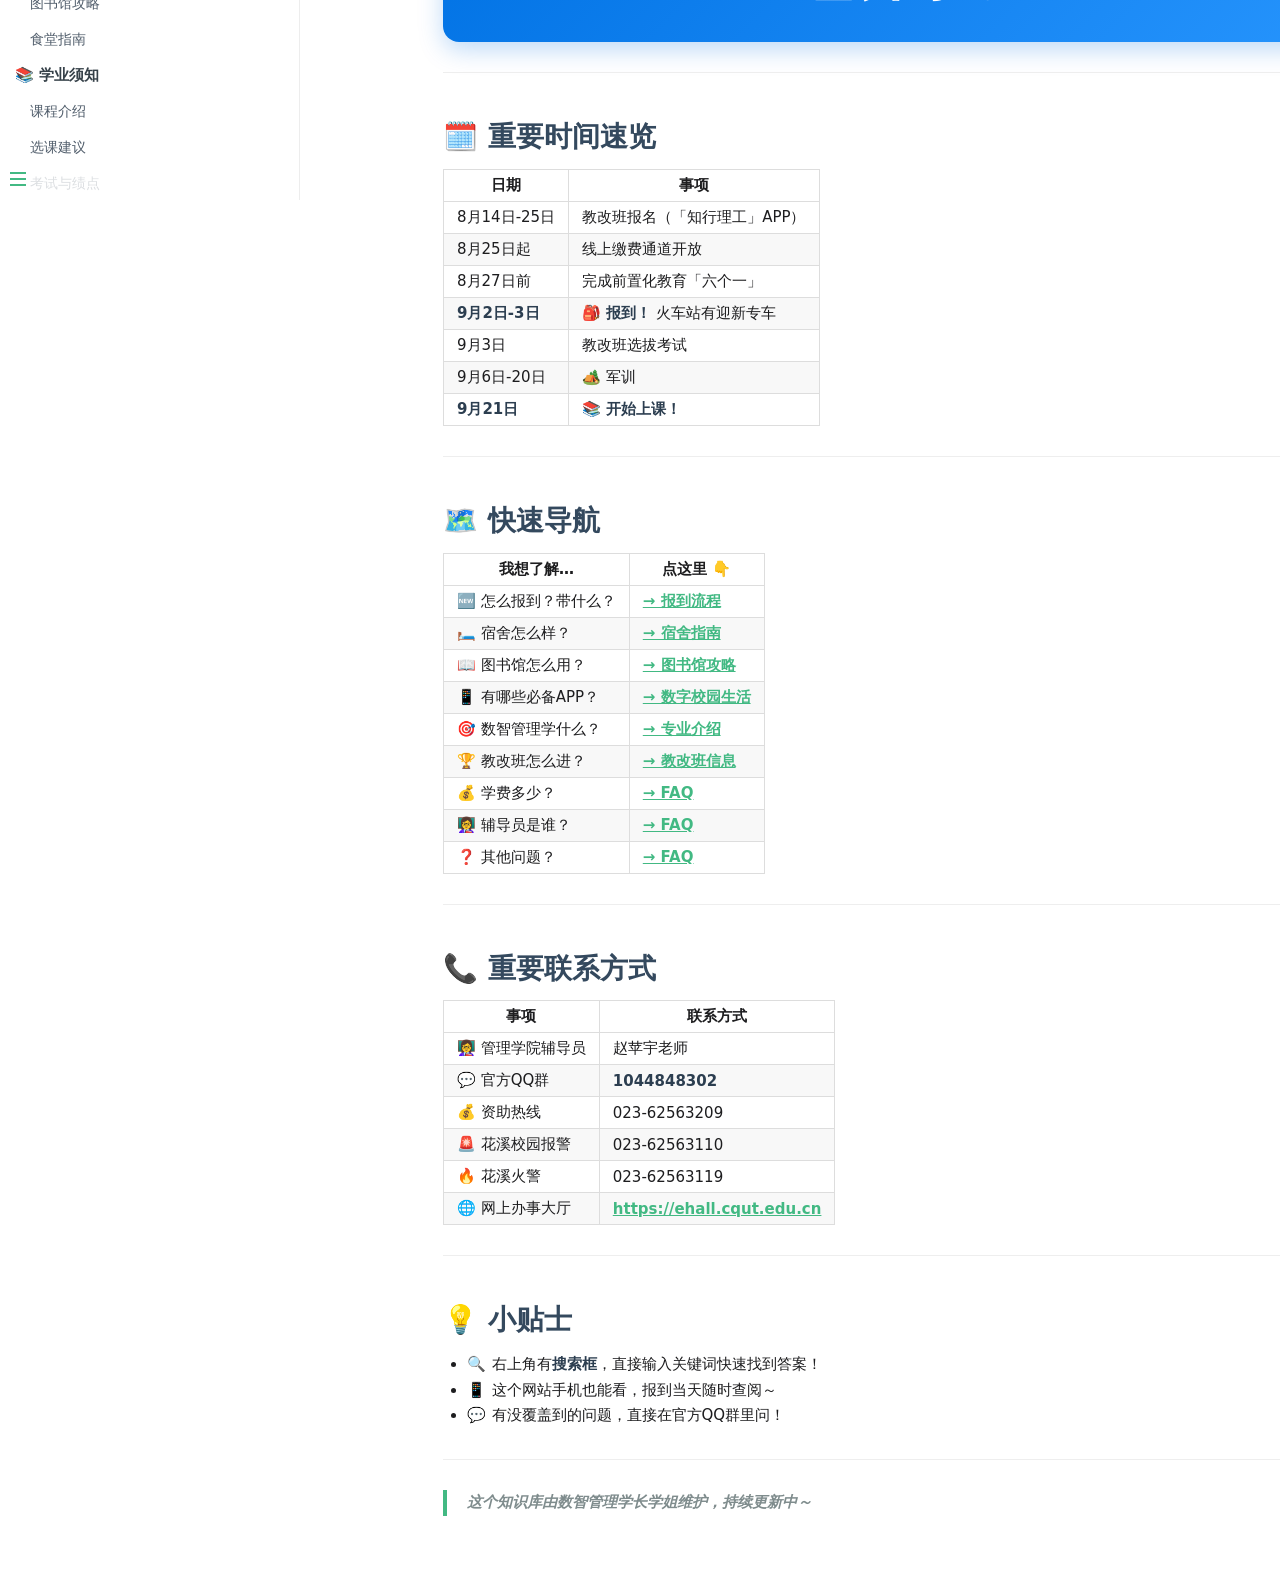
==== commit ce4a43db: "🎮 新增趣味互动：开学倒计时 + 今天吃什么 + 入学清单 + 西唯兵BTI测试" ====
--- a/index.html
+++ b/index.html
@@ -11,6 +11,9 @@
 
   <!-- 自定义玻璃拟态主题 -->
   <link rel="stylesheet" href="assets/theme.css">
+
+  <!-- 趣味功能样式 -->
+  <link rel="stylesheet" href="docsify-plugin-fun.css">
 </head>
 <body>
   <div id="app">加载中…</div>
@@ -60,5 +63,8 @@
   <script src="assets/vendor/zoom-image.min.js"></script>
   <script src="assets/vendor/copy-code.min.js"></script>
 
+  <!-- 趣味功能插件（倒计时/随机推荐/清单/BTI测试） -->
+  <script src="docsify-plugin-fun.js"></script>
+
 </body>
 </html>
--- a/assets/theme.css
+++ b/assets/theme.css
@@ -1,469 +1,153 @@
 /* ============================================
-   玻璃拟态 (Glassmorphism) 主题
-   数智管理 · 迎新指南
+   区块切换动画 (Apple 风格)
    ============================================ */
 
-/* --- CSS 变量 --- */
-:root {
-  --bg-primary: #0f0f1a;
-  --bg-secondary: #1a1a2e;
-  --bg-glass: rgba(255, 255, 255, 0.04);
-  --glass-border: rgba(255, 255, 255, 0.08);
-  --glass-shadow: 0 8px 32px rgba(0, 0, 0, 0.3);
-  --text-primary: #e8e8f0;
-  --text-secondary: #a0a0b8;
-  --accent: #6c5ce7;
-  --accent-glow: rgba(108, 92, 231, 0.3);
-  --accent2: #00cec9;
-  --accent2-glow: rgba(0, 206, 201, 0.2);
-  --radius: 16px;
-  --transition: 0.3s cubic-bezier(0.4, 0, 0.2, 1);
+/* --- reveal 动画：模糊 + 缩小 + 下移淡入 --- */
+.reveal {
+  opacity: 0;
+  transform: translateY(44px) scale(0.96);
+  filter: blur(14px);
+  -webkit-filter: blur(14px);
+  transition: opacity 1s cubic-bezier(0.22, 1, 0.36, 1),
+              transform 1s cubic-bezier(0.22, 1, 0.36, 1),
+              filter 1s cubic-bezier(0.22, 1, 0.36, 1);
+  will-change: opacity, transform, filter;
+}
+.reveal.visible {
+  opacity: 1;
+  transform: translateY(0) scale(1);
+  filter: blur(0);
+  -webkit-filter: blur(0);
 }
 
-/* --- 全局 --- */
-* {
-  box-sizing: border-box;
+/* --- 导航栏动态模糊 --- */
+:root {
+  --nav-blur: 12px;
+  --nav-alpha: 0.68;
 }
 
-body {
-  background: var(--bg-primary) !important;
-  color: var(--text-primary);
-  font-family: -apple-system, BlinkMacSystemFont, "Segoe UI", "PingFang SC", "Microsoft YaHei", sans-serif;
+.nav {
+  --nav-blur: 12px;
+  --nav-alpha: 0.68;
+  position: sticky;
+  top: 0;
+  z-index: 100;
+  height: 48px;
+  background: rgba(0, 0, 0, var(--nav-alpha));
+  backdrop-filter: saturate(180%) blur(var(--nav-blur));
+  -webkit-backdrop-filter: saturate(180%) blur(var(--nav-blur));
+  display: flex;
+  align-items: center;
+  justify-content: center;
+  padding: 0 22px;
 }
+.nav-inner { width: 100%; max-width: 980px; display: flex; align-items: center; justify-content: space-between; }
+.nav-logo { display: flex; align-items: center; gap: 8px; color: #fff; font-size: 15px; font-weight: 600; letter-spacing: -0.02em; text-decoration: none; }
+.nav-logo .dot { width: 18px; height: 18px; border-radius: 50%; background: linear-gradient(135deg, #f5f5f7, #a1a1a6); }
+.nav-links { display: flex; gap: 28px; }
+.nav-links a { color: rgba(255, 255, 255, 0.8); font-size: 12px; font-weight: 400; letter-spacing: -0.01em; text-decoration: none; transition: color 0.2s; }
+.nav-links a:hover { color: #fff; }
 
-/* --- 侧边栏 --- */
-.sidebar {
-  background: var(--bg-secondary) !important;
-  border-right: 1px solid var(--glass-border) !important;
-  backdrop-filter: blur(20px);
-  -webkit-backdrop-filter: blur(20px);
-}
-
-.sidebar-nav {
-  padding: 16px 0;
-}
-
-.sidebar-nav li {
-  margin: 2px 0;
-}
-
-.sidebar-nav a {
-  color: var(--text-secondary) !important;
-  padding: 8px 20px !important;
-  border-radius: 8px;
-  margin: 0 12px;
-  transition: var(--transition);
-  display: block;
-  font-size: 14px;
-}
-
-.sidebar-nav a:hover {
-  color: var(--text-primary) !important;
-  background: var(--bg-glass);
-}
-
-.sidebar-nav .active > a {
-  color: var(--accent2) !important;
-  background: var(--accent2-glow) !important;
-  font-weight: 600;
-}
-
-/* 侧边栏分组标题 */
-.sidebar-nav ul ul {
-  padding-left: 0;
-}
-
-/* 禁用 Docsify 默认的折叠箭头 */
-.sidebar-nav .app-sub-sidebar {
-  display: none;
-}
-
-/* --- 主内容区 --- */
-.content {
-  background: var(--bg-primary) !important;
-  padding-top: 32px !important;
-}
-
-.markdown-section {
-  max-width: 800px;
-  margin: 0 auto;
-  padding: 0 24px;
-}
-
-/* --- 玻璃拟态卡片 --- */
-.markdown-section h1,
-.markdown-section h2,
-.markdown-section h3 {
-  color: var(--text-primary);
-  border-bottom: none !important;
-  font-weight: 700;
-}
-
-.markdown-section h1 {
-  font-size: 2em;
-  background: linear-gradient(135deg, var(--accent), var(--accent2));
-  -webkit-background-clip: text;
-  -webkit-text-fill-color: transparent;
-  background-clip: text;
-  margin-bottom: 0.5em;
-}
-
-.markdown-section h2 {
-  font-size: 1.5em;
-  margin-top: 2em;
-  padding-bottom: 8px;
-  border-bottom: 2px solid var(--glass-border) !important;
-}
-
-.markdown-section h3 {
-  font-size: 1.2em;
-  margin-top: 1.5em;
-}
-
-/* --- 表格 --- */
-.markdown-section table {
-  background: var(--bg-glass) !important;
-  backdrop-filter: blur(10px);
-  -webkit-backdrop-filter: blur(10px);
-  border: 1px solid var(--glass-border) !important;
-  border-radius: var(--radius) !important;
-  overflow: hidden;
-  width: 100%;
-  border-collapse: separate;
-  border-spacing: 0;
-}
-
-.markdown-section table thead {
-  background: rgba(108, 92, 231, 0.15);
-}
-
-.markdown-section table th {
-  color: var(--accent2) !important;
-  font-weight: 600;
-  padding: 12px 16px !important;
-  border-bottom: 1px solid var(--glass-border) !important;
-  text-align: left;
-}
-
-.markdown-section table td {
-  padding: 10px 16px !important;
-  border-bottom: 1px solid rgba(255,255,255,0.03) !important;
-  color: var(--text-secondary);
-}
-
-.markdown-section table tr:last-child td {
-  border-bottom: none !important;
-}
-
-.markdown-section table tr:hover td {
-  background: rgba(255,255,255,0.03);
-}
-
-/* --- 引用块 --- */
-.markdown-section blockquote {
-  background: var(--bg-glass) !important;
-  backdrop-filter: blur(10px);
-  -webkit-backdrop-filter: blur(10px);
-  border-left: 3px solid var(--accent) !important;
-  border-radius: 0 var(--radius) var(--radius) 0;
-  padding: 16px 20px !important;
-  color: var(--text-secondary) !important;
-  margin: 16px 0;
-}
-
-.markdown-section blockquote p {
-  margin: 0;
-}
-
-/* --- 链接 --- */
-.markdown-section a {
-  color: var(--accent2) !important;
-  text-decoration: none;
-  transition: var(--transition);
-  border-bottom: 1px solid transparent;
-}
-
-.markdown-section a:hover {
-  border-bottom-color: var(--accent2);
-}
-
-/* --- 代码块 --- */
-.markdown-section code {
-  background: rgba(108, 92, 231, 0.15) !important;
-  color: var(--accent2) !important;
-  padding: 2px 8px !important;
-  border-radius: 6px;
-  font-size: 0.9em;
-}
-
-.markdown-section pre {
-  background: var(--bg-secondary) !important;
-  border: 1px solid var(--glass-border);
-  border-radius: var(--radius);
-  padding: 16px 20px;
-}
-
-/* --- 搜索框 --- */
-.search {
-  border-bottom: 1px solid var(--glass-border) !important;
-}
-
-.search input {
-  background: var(--bg-glass) !important;
-  border: 1px solid var(--glass-border) !important;
-  border-radius: 10px !important;
-  color: var(--text-primary) !important;
-  padding: 10px 16px !important;
-  margin: 12px;
-  width: calc(100% - 24px);
-  transition: var(--transition);
-}
-
-.search input:focus {
-  outline: none;
-  border-color: var(--accent) !important;
-  box-shadow: 0 0 20px var(--accent-glow);
-}
-
-.search .results-panel {
-  background: var(--bg-secondary) !important;
-  border: 1px solid var(--glass-border);
-  border-radius: var(--radius);
-  margin: 0 12px;
-}
-
-/* --- 搜索匹配高亮 --- */
-.search .matching-post {
-  border-bottom: 1px solid var(--glass-border) !important;
-  padding: 8px 12px;
-}
-
-.search .matching-post:hover {
-  background: var(--bg-glass);
-}
-
-.search .matching-post .h2 {
-  color: var(--accent2);
-}
-
-/* --- 滚动条 --- */
-::-webkit-scrollbar {
-  width: 6px;
-}
-
-::-webkit-scrollbar-track {
-  background: var(--bg-primary);
-}
-
-::-webkit-scrollbar-thumb {
-  background: var(--glass-border);
-  border-radius: 3px;
-}
-
-::-webkit-scrollbar-thumb:hover {
-  background: rgba(255,255,255,0.2);
-}
-
-/* --- 右上角 GitHub 图标 --- */
-.github-corner svg {
-  fill: var(--accent);
-}
-
-/* --- hr 分割线 --- */
-.markdown-section hr {
-  border: none;
-  border-top: 1px solid var(--glass-border);
-  margin: 2em 0;
-}
-
-/* --- 强标签强调 --- */
-.markdown-section strong {
-  color: var(--accent2);
-}
-
-/* ============================================
-   封面页 (Cover Page)
-   ============================================ */
-
-section.cover {
-  background: linear-gradient(135deg, #0a0a1a 0%, #0f0f2e 30%, #1a1040 60%, #0a1a2e 100%) !important;
-  position: relative;
+/* --- hero 视差淡出 --- */
+.hero {
+  background: var(--black);
+  color: var(--white);
+  text-align: center;
+  padding: 120px 24px 110px;
+  display: flex;
+  flex-direction: column;
+  align-items: center;
   overflow: hidden;
 }
 
-/* 动态粒子背景 */
-section.cover::before {
-  content: '';
-  position: absolute;
-  top: 0; left: 0; right: 0; bottom: 0;
-  background:
-    radial-gradient(circle at 20% 30%, rgba(108, 92, 231, 0.08) 0%, transparent 50%),
-    radial-gradient(circle at 80% 70%, rgba(0, 206, 201, 0.06) 0%, transparent 50%),
-    radial-gradient(circle at 50% 50%, rgba(108, 92, 231, 0.03) 0%, transparent 70%);
-  animation: coverPulse 8s ease-in-out infinite alternate;
+/* ============ 通用 section ============ */
+section { width: 100%; }
+.container { max-width: 980px; margin: 0 auto; padding: 0 24px; }
+.section-head { text-align: center; margin-bottom: 56px; }
+.section-head h2 { font-size: 40px; font-weight: 600; line-height: 1.1; letter-spacing: -0.02em; }
+.section-head p { font-size: 17px; color: var(--text-secondary); letter-spacing: -0.02em; margin-top: 10px; }
+
+/* ============ 数据区（浅灰，超大数字） ============ */
+.stats { background: var(--light-gray); padding: 110px 0; }
+.stats-grid { display: grid; grid-template-columns: repeat(4, 1fr); gap: 32px; text-align: center; }
+.stat-value { font-size: 56px; font-weight: 600; line-height: 1.07; letter-spacing: -0.03em; font-variant-numeric: tabular-nums; color: var(--near-black); }
+.stat-value .currency { font-size: 28px; font-weight: 400; vertical-align: 12px; }
+.stat-label { font-size: 14px; font-weight: 400; letter-spacing: -0.01em; color: var(--text-secondary); margin-top: 10px; }
+
+/* ============ 流水明细（白，时间线） ============ */
+.records { background: var(--white); padding: 110px 0; }
+.timeline { max-width: 560px; margin: 0 auto; position: relative; padding-left: 28px; }
+.timeline::before { content: ""; position: absolute; left: 7px; top: 8px; bottom: 8px; width: 1px; background: #e8e8ed; }
+.record { position: relative; display: flex; align-items: baseline; padding: 15px 0; }
+.record .r-dot { position: absolute; left: -28px; top: 22px; width: 7px; height: 7px; border-radius: 50%; background: #d2d2d7; }
+.record:last-child .r-dot { background: var(--apple-blue); }
+.record .r-date { width: 64px; font-size: 15px; font-weight: 600; letter-spacing: -0.01em; color: var(--near-black); font-variant-numeric: tabular-nums; }
+.record .r-amount { flex: 1; text-align: right; font-size: 15px; font-weight: 400; letter-spacing: -0.01em; color: var(--text-tertiary); font-variant-numeric: tabular-nums; }
+.record .r-cum { width: 120px; text-align: right; font-size: 17px; font-weight: 600; letter-spacing: -0.01em; color: var(--near-black); font-variant-numeric: tabular-nums; }
+.record:last-child .r-cum { color: var(--apple-blue); }
+
+/* ============ 名单（浅灰） ============ */
+.members { background: var(--light-gray); padding: 110px 0; }
+.members-grid { display: grid; grid-template-columns: repeat(5, 1fr); gap: 14px; }
+.member { display: flex; align-items: flex-start; gap: 10px; padding: 14px 16px; border-radius: 8px; background: var(--white); }
+.member .m-dot { width: 8px; height: 8px; border-radius: 50%; background: #d2d2d7; flex-shrink: 0; margin-top: 6px; }
+.member .m-info { display: flex; flex-direction: column; gap: 4px; }
+.member .m-name { font-size: 15px; letter-spacing: -0.01em; color: var(--near-black); }
+.member .m-submit { font-size: 12px; color: var(--apple-blue); text-decoration: none; letter-spacing: -0.01em; }
+.member .m-submit:hover { text-decoration: underline; }
+.member .m-submit.disabled { color: var(--text-tertiary); }
+
+/* ============ Footer ============ */
+footer { background: var(--light-gray); padding: 48px 24px; text-align: center; }
+footer .f-note { font-size: 12px; color: var(--text-secondary); letter-spacing: -0.01em; line-height: 1.6; }
+footer .f-links { margin-top: 14px; }
+footer .f-links a { color: var(--link-blue); font-size: 12px; text-decoration: none; letter-spacing: -0.01em; }
+footer .f-links a:hover { text-decoration: underline; }
+
+/* --- 苹果系统字体栈 --- */
+body {
+  font-family: -apple-system, "SF Pro Display", "PingFang SC", "Microsoft YaHei", "Segoe UI", system-ui, sans-serif;
 }
 
-@keyframes coverPulse {
-  0% { opacity: 0.6; }
-  100% { opacity: 1; }
+/* --- 根变量 --- */
+:root {
+  --black: #000000;
+  --near-black: #1d1d1f;
+  --light-gray: #f5f5f7;
+  --white: #ffffff;
+  --apple-blue: #0071e3;
+  --link-blue: #0066cc;
+  --text-secondary: rgba(0, 0, 0, 0.8);
+  --text-tertiary: rgba(0, 0, 0, 0.48);
 }
 
-/* 网格线背景 */
-section.cover::after {
-  content: '';
-  position: absolute;
-  top: 0; left: 0; right: 0; bottom: 0;
-  background-image:
-    linear-gradient(rgba(108, 92, 231, 0.03) 1px, transparent 1px),
-    linear-gradient(90deg, rgba(108, 92, 231, 0.03) 1px, transparent 1px);
-  background-size: 60px 60px;
-  animation: gridMove 20s linear infinite;
+/* --- body reset --- */
+* { margin: 0; padding: 0; box-sizing: border-sizing: border-box; }
+html { scroll-behavior: smooth; }
+body {
+  font-family: -apple-system, "SF Pro Display", "PingFang SC", "Microsoft YaHei", "Segoe UI", system-ui, sans-serif;
+  color: var(--near-black);
+  background: var(--white);
+  -webkit-font-smoothing: antialiased;
+  text-rendering: optimizeLegibility;
 }
 
-@keyframes gridMove {
-  0% { background-position: 0 0, 0 0; }
-  100% { background-position: 60px 60px, 60px 60px; }
+/* --- 导航栏容器包装 --- */
+.nav-wrapper { position: relative; height: 100%; }
+
+/* ============================================
+   响应式
+   ============================================ */
+@media (max-width: 834px) {
+  .hero h1 { font-size: 44px; }
+  .stats-grid { grid-template-columns: repeat(2, 1fr); gap: 44px 24px; }
+  .stat-value { font-size: 44px; }
+  .members-grid { grid-template-columns: repeat(3, 1fr); }
 }
-
-/* Logo — 通过 CSS 注入封面 logo */
-section.cover .cover-main::before {
-  content: '';
-  display: block;
-  width: 140px;
-  height: 140px;
-  margin: 0 auto 25px;
-  background: url('assets/logo.svg') center/contain no-repeat;
-  filter: drop-shadow(0 0 30px rgba(108, 92, 231, 0.4));
-  animation: logoFloat 3s ease-in-out infinite;
-}
-
-@keyframes logoFloat {
-  0%, 100% { transform: translateY(0); }
-  50% { transform: translateY(-8px); }
-}
-
-/* Logo */
-section.cover .cover-main > p:first-child img {
-  display: none;
-}
-
-/* 标题 */
-section.cover h1 {
-  font-size: 2.8em !important;
-  font-weight: 900 !important;
-  background: linear-gradient(135deg, #a78bfa, #6c5ce7 40%, #00cec9) !important;
-  -webkit-background-clip: text !important;
-  -webkit-text-fill-color: transparent !important;
-  background-clip: text !important;
-  letter-spacing: 4px;
-  margin-bottom: 0.3em !important;
-  text-shadow: none !important;
-}
-
-/* 副标题 */
-section.cover blockquote {
-  border: none !important;
-  background: none !important;
-  backdrop-filter: none !important;
-  margin: 0 0 2em 0 !important;
-  padding: 0 !important;
-}
-
-section.cover blockquote p {
-  font-size: 1.1em;
-  color: var(--text-secondary);
-  letter-spacing: 2px;
-  font-weight: 300;
-}
-
-/* 按钮 */
-section.cover .cover-main > p:last-of-type a {
-  display: inline-block;
-  padding: 14px 40px !important;
-  margin: 8px 10px !important;
-  border-radius: 50px !important;
-  font-size: 1em !important;
-  font-weight: 600 !important;
-  letter-spacing: 2px;
-  text-decoration: none !important;
-  transition: all 0.3s cubic-bezier(0.4, 0, 0.2, 1);
-  position: relative;
-  overflow: hidden;
-}
-
-/* 主按钮 - 开始探索 */
-section.cover .cover-main > p:last-of-type a:first-of-type {
-  background: linear-gradient(135deg, #6c5ce7, #00cec9) !important;
-  color: #fff !important;
-  border: none !important;
-  box-shadow: 0 4px 20px rgba(108, 92, 231, 0.4);
-}
-
-section.cover .cover-main > p:last-of-type a:first-of-type:hover {
-  transform: translateY(-2px);
-  box-shadow: 0 8px 30px rgba(108, 92, 231, 0.6);
-}
-
-/* 次按钮 */
-section.cover .cover-main > p:last-of-type a:last-of-type {
-  background: var(--bg-glass) !important;
-  color: var(--text-primary) !important;
-  border: 1px solid var(--glass-border) !important;
-  backdrop-filter: blur(10px);
-}
-
-section.cover .cover-main > p:last-of-type a:last-of-type:hover {
-  background: rgba(255,255,255,0.08) !important;
-  border-color: rgba(255,255,255,0.2) !important;
-  transform: translateY(-2px);
-}
-
-/* 隐藏 cover 中不需要的元素 */
-section.cover .cover-main > div { display: none; }
-
-/* 滚动提示 */
-section.cover .cover-main::after {
-  content: '';
-  display: block;
-  width: 24px;
-  height: 24px;
-  margin: 40px auto 0;
-  border-right: 2px solid rgba(255,255,255,0.3);
-  border-bottom: 2px solid rgba(255,255,255,0.3);
-  transform: rotate(45deg);
-  animation: scrollHint 2s ease-in-out infinite;
-}
-
-@keyframes scrollHint {
-  0%, 100% { opacity: 0.3; transform: rotate(45deg) translate(0, 0); }
-  50% { opacity: 1; transform: rotate(45deg) translate(6px, 6px); }
-}
-
-/* 移动端封面 */
-@media (max-width: 768px) {
-  section.cover h1 {
-    font-size: 1.8em !important;
-    letter-spacing: 2px;
-  }
-
-  section.cover .cover-main > p:first-child img {
-    width: 100px;
-    height: 100px;
-  }
-
-  section.cover .cover-main > p:last-of-type a {
-    padding: 12px 30px !important;
-    font-size: 0.9em !important;
-  }
-}
-
-/* --- 移动端适配 --- */
-@media (max-width: 768px) {
-  .markdown-section {
-    padding: 0 16px;
-  }
-
-  .sidebar {
-    background: var(--bg-secondary) !important;
-  }
-}
+@media (max-width: 480px) {
+  .nav-links { display: none; }
+  .hero { padding: 96px 20px 88px; }
+  .hero h1 { font-size: 36px; }
+  .section-head h2 { font-size: 32px; }
+  .members-grid { grid-template-columns: repeat(2, 1fr); }
+}
--- a/docsify-plugin-fun.css
+++ b/docsify-plugin-fun.css
@@ -0,0 +1,95 @@
+/* docsify-plugin-fun.css — 趣味功能样式（倒计时/随机推荐/清单/BTI） */
+
+/* ============ 倒计时卡片 ============ */
+.countdown-card {
+  background: linear-gradient(135deg, #0071e3, #2997ff);
+  color: #fff;
+  border-radius: 16px;
+  padding: 28px 24px;
+  text-align: center;
+  margin: 18px 0;
+  box-shadow: 0 8px 24px rgba(0, 113, 227, 0.25);
+}
+.countdown-card .countdown-label { font-size: 14px; opacity: 0.85; letter-spacing: 0.08em; }
+.countdown-card .countdown-num { font-size: 40px; font-weight: 700; margin-top: 6px; letter-spacing: -0.02em; }
+.countdown-card .countdown-num .countdown { font-size: 56px; font-variant-numeric: tabular-nums; }
+
+/* ============ 今天吃什么 ============ */
+.food-picker {
+  background: rgba(255,255,255,0.6);
+  backdrop-filter: blur(20px);
+  -webkit-backdrop-filter: blur(20px);
+  border: 1px solid rgba(0,0,0,0.06);
+  border-radius: 16px;
+  padding: 26px 24px;
+  text-align: center;
+  margin: 18px 0;
+}
+.food-picker #food-picker-result { font-size: 22px; margin-bottom: 16px; min-height: 56px; }
+.food-picker #food-picker-result span { font-size: 14px; opacity: 0.6; }
+.food-picker .btn {
+  display: inline-block;
+  background: #0071e3;
+  color: #fff;
+  border: none;
+  border-radius: 999px;
+  padding: 12px 32px;
+  font-size: 16px;
+  cursor: pointer;
+  transition: transform 0.15s, background 0.2s;
+}
+.food-picker .btn:hover { background: #0077ed; }
+.food-picker .btn:active { transform: scale(0.96); }
+
+/* ============ 入学清单 Checklist ============ */
+.checklist-progress {
+  margin: 16px 0 20px;
+}
+.checklist-progress .bar {
+  height: 8px; background: rgba(0,0,0,0.08); border-radius: 999px; overflow: hidden;
+}
+.checklist-progress .bar .fill {
+  height: 100%; width: 0; background: #34c759; border-radius: 999px; transition: width 0.3s;
+}
+.checklist-progress .txt { font-size: 13px; opacity: 0.6; margin-top: 6px; }
+.checklist .group-title { font-weight: 700; font-size: 16px; margin: 22px 0 8px; }
+.checklist label {
+  display: flex; align-items: flex-start; gap: 10px;
+  padding: 10px 12px; border-radius: 10px; cursor: pointer;
+  transition: background 0.15s;
+}
+.checklist label:hover { background: rgba(0,0,0,0.04); }
+.checklist input[type="checkbox"] {
+  width: 18px; height: 18px; margin-top: 2px; accent-color: #0071e3; flex-shrink: 0; cursor: pointer;
+}
+.checklist input[type="checkbox"]:checked + span { text-decoration: line-through; opacity: 0.45; }
+
+/* ============ 西唯兵 BTI 测试 ============ */
+.bti-test {
+  background: rgba(255,255,255,0.6);
+  backdrop-filter: blur(20px);
+  -webkit-backdrop-filter: blur(20px);
+  border: 1px solid rgba(0,0,0,0.06);
+  border-radius: 16px;
+  padding: 26px 24px;
+  margin: 18px 0;
+}
+.bti-progress { font-size: 13px; opacity: 0.55; margin-bottom: 14px; letter-spacing: 0.05em; }
+.bti-q { font-size: 20px; font-weight: 700; margin-bottom: 18px; line-height: 1.5; }
+.bti-opts { display: flex; flex-direction: column; gap: 12px; }
+.bti-opt {
+  text-align: left; background: #fff; border: 1.5px solid rgba(0,0,0,0.08);
+  border-radius: 12px; padding: 14px 16px; font-size: 16px; cursor: pointer;
+  transition: border-color 0.15s, background 0.15s, transform 0.1s;
+}
+.bti-opt:hover { border-color: #0071e3; background: #f0f7ff; }
+.bti-opt:active { transform: scale(0.98); }
+.bti-result { text-align: center; padding: 10px 0; }
+.bti-icon { font-size: 64px; margin-bottom: 10px; }
+.bti-name { font-size: 30px; font-weight: 700; letter-spacing: -0.02em; }
+.bti-desc { font-size: 15px; opacity: 0.65; line-height: 1.7; margin: 14px auto 20px; max-width: 420px; }
+.bti-restart {
+  background: #0071e3; color: #fff; border: none; border-radius: 999px;
+  padding: 11px 30px; font-size: 15px; cursor: pointer;
+}
+.bti-restart:hover { background: #0077ed; }
